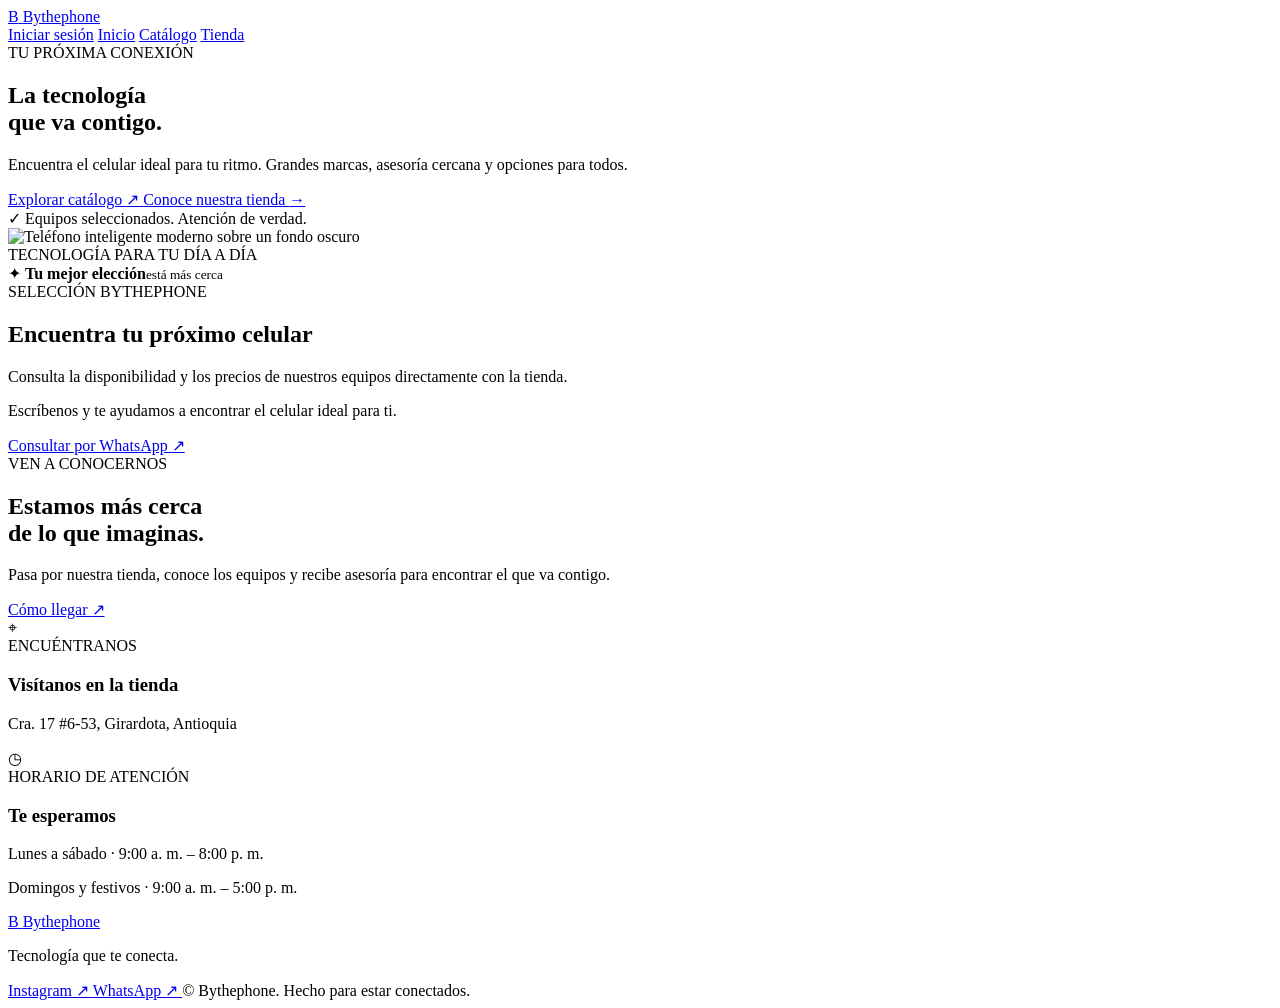
==== index.html @ 28b41b1a "sesion y catalogo" ====
<!DOCTYPE html>
<html lang="es">
  <head>
    <meta charset="UTF-8" />
    <meta name="viewport" content="width=device-width, initial-scale=1.0" />
    <meta
      name="description"
      content="Encuentra tu próximo celular en Bythephone. Tecnología, buenos precios y atención cercana."
    />
    <meta name="theme-color" content="#f5f6f8" />
    <title>Bythephone | Tecnología que te conecta</title>
    <link rel="stylesheet" href="inicio.css" />
    <link rel="preconnect" href="https://fonts.googleapis.com" />
    <link rel="preconnect" href="https://fonts.gstatic.com" crossorigin />
    <link
      href="https://fonts.googleapis.com/css2?family=DM+Sans:wght@400;500;600;700&family=Manrope:wght@400;500;600;700;800&display=swap"
      rel="stylesheet"
    />
    <link rel="stylesheet" href="inicio.css" />
  </head>
  <body>
    <header class="site-header">
      <div class="header-inner">
        <a class="brand" href="inicio.html" data-section-link aria-label="Bythephone, ir al inicio">
          <span class="brand-mark" aria-hidden="true">B</span>
          <span>Bythe<span class="brand-light">phone</span></span>
        </a>
        <nav class="main-nav" id="mainNav" aria-label="Navegación principal">
          <a href="sesion.html" id="loginNavLink">Iniciar sesión</a>
          <a href="inicio.html" data-section-link>Inicio</a>
          <a href="#catalogo" data-section-link>Catálogo</a>
          <a href="#ubicacion" data-section-link>Tienda</a>
        </nav>
      </div>
    </header>

    

    <div class="platform" id="platform">
      <main>
        <section class="hero section-wrap" id="inicio">
        <div class="hero-copy">
          <span class="eyebrow"><span class="status-dot"></span> TU PRÓXIMA CONEXIÓN</span>
          <h1>La tecnología<br />que va <span>contigo.</span></h1>
          <p>
            Encuentra el celular ideal para tu ritmo. Grandes marcas, asesoría cercana y
            opciones para todos.
          </p>
          <div class="hero-actions">
            <a class="button button-primary" href="#catalogo">
              Explorar catálogo <span aria-hidden="true">↗</span>
            </a>
            <a class="hero-link" href="#ubicacion">Conoce nuestra tienda <span aria-hidden="true">→</span></a>
          </div>
          <div class="hero-note">
            <span class="hero-note-icon" aria-hidden="true">✓</span>
            <span>Equipos seleccionados. Atención de verdad.</span>
          </div>
        </div>
        <div class="hero-visual">
          <img
            src="https://images.unsplash.com/photo-1511707171634-5f897ff02aa9?auto=format&fit=crop&w=1000&q=85"
            alt="Teléfono inteligente moderno sobre un fondo oscuro"
          />
          <div class="hero-image-shade"></div>
          <div class="hero-caption">
            <span>TECNOLOGÍA PARA TU DÍA A DÍA</span>
            <span class="caption-line"></span>
          </div>
          <div class="floating-badge">
            <span class="badge-icon" aria-hidden="true">✦</span>
            <span><strong>Tu mejor elección</strong><small>está más cerca</small></span>
          </div>
        </div>
        </section>

        <section class="catalog section-wrap" id="catalogo">
        <div class="section-heading">
          <div>
            <span class="eyebrow">SELECCIÓN BYTHEPHONE</span>
            <h2>Encuentra tu próximo celular</h2>
            <p>Consulta la disponibilidad y los precios de nuestros equipos directamente con la tienda.</p>
          </div>
        </div>
        <div class="catalog-contact">
          <p>Escríbenos y te ayudamos a encontrar el celular ideal para ti.</p>
          <a
            class="button button-primary"
            href="https://wa.me/573015379982?text=Hola%2C%20quiero%20consultar%20el%20cat%C3%A1logo%20de%20celulares."
            target="_blank"
            rel="noopener noreferrer"
          >
            Consultar por WhatsApp <span aria-hidden="true">↗</span>
          </a>
        </div>
        </section>

        <section class="store-section" id="ubicacion">
        <div class="section-wrap store-layout">
          <div class="store-copy">
            <span class="eyebrow">VEN A CONOCERNOS</span>
            <h2>Estamos más cerca<br />de lo que imaginas.</h2>
            <p>
              Pasa por nuestra tienda, conoce los equipos y recibe asesoría para encontrar
              el que va contigo.
            </p>
            <a
              class="button button-light"
              href="https://maps.google.com/?q=Cra.+17+%236-53%2C+Girardota%2C+Antioquia"
              target="_blank"
              rel="noreferrer"
            >
              Cómo llegar <span aria-hidden="true">↗</span>
            </a>
          </div>
          <div class="store-details">
            <article class="detail-card">
              <span class="detail-icon" aria-hidden="true">⌖</span>
              <div>
                <span class="detail-label">ENCUÉNTRANOS</span>
                <h3>Visítanos en la tienda</h3>
                <p>Cra. 17 #6-53, Girardota, Antioquia</p>
              </div>
            </article>
            <article class="detail-card">
              <span class="detail-icon" aria-hidden="true">◷</span>
              <div>
                <span class="detail-label">HORARIO DE ATENCIÓN</span>
                <h3>Te esperamos</h3>
                <p>Lunes a sábado · 9:00 a. m. – 8:00 p. m.</p>
                <p>Domingos y festivos · 9:00 a. m. – 5:00 p. m.</p>
              </div>
            </article>
          </div>
        </div>
        </section>
      </main>

      <footer class="site-footer">
        <div class="section-wrap footer-inner">
          <a class="brand footer-brand" href="#inicio">
            <span class="brand-mark" aria-hidden="true">B</span>
            <span>Bythe<span class="brand-light">phone</span></span>
          </a>
          <p>Tecnología que te conecta.</p>
          <a
            class="social-link"
            href="https://www.instagram.com/vmobil_tecnologia/?hl=es"
            target="_blank"
            rel="noopener noreferrer"
            aria-label="Visita Bythephone en Instagram"
          >
            Instagram <span aria-hidden="true">↗</span>
          </a>
          <a
            class="social-link"
            href="https://wa.me/573015379982"
            target="_blank"
            rel="noopener noreferrer"
            aria-label="Contacta a Bythephone por WhatsApp"
          >
            WhatsApp <span aria-hidden="true">↗</span>
          </a>
          <span>© Bythephone. Hecho para estar conectados.</span>
        </div>
      </footer>
    </div>

  </body>
</html>
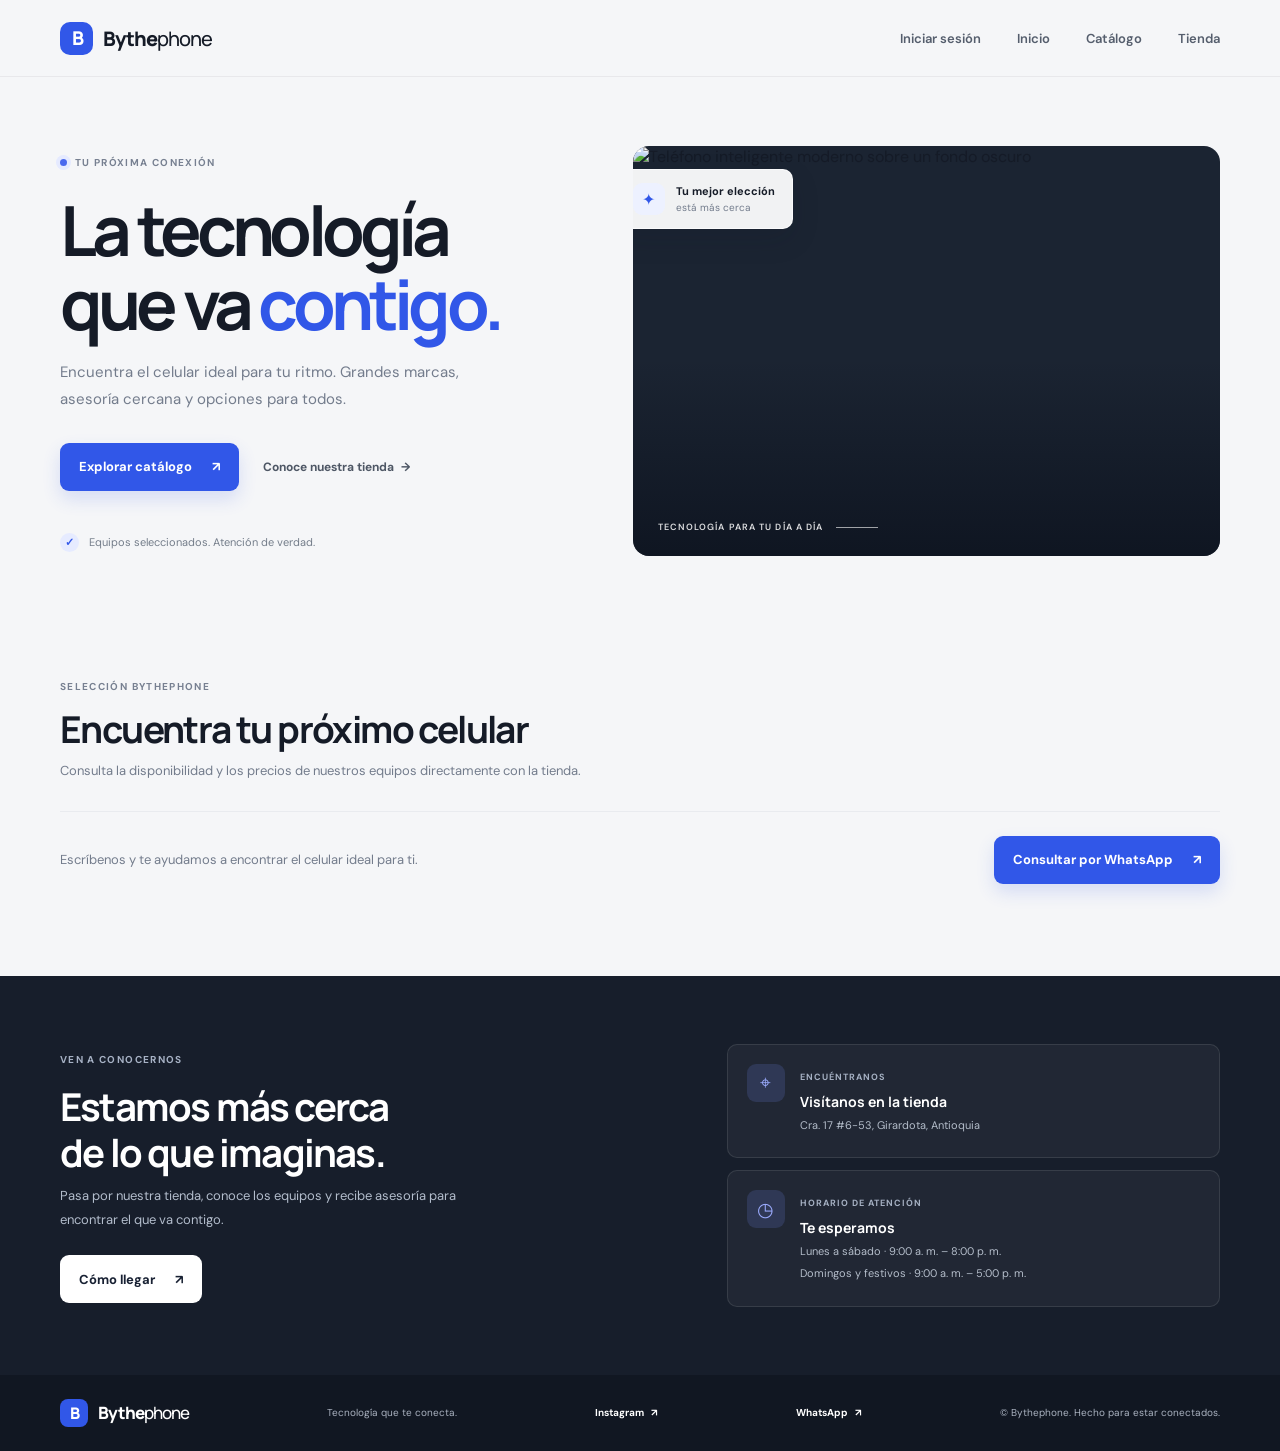
==== commit 0579afbe: "sesion y catalogoo2" ====
--- a/index.html
+++ b/index.html
@@ -9,6 +9,7 @@
     />
     <meta name="theme-color" content="#f5f6f8" />
     <title>Bythephone | Tecnología que te conecta</title>
+    <link rel="stylesheet" href="base.css" />
     <link rel="stylesheet" href="inicio.css" />
     <link rel="preconnect" href="https://fonts.googleapis.com" />
     <link rel="preconnect" href="https://fonts.gstatic.com" crossorigin />
@@ -16,7 +17,6 @@
       href="https://fonts.googleapis.com/css2?family=DM+Sans:wght@400;500;600;700&family=Manrope:wght@400;500;600;700;800&display=swap"
       rel="stylesheet"
     />
-    <link rel="stylesheet" href="inicio.css" />
   </head>
   <body>
     <header class="site-header">
--- a/base.css
+++ b/base.css
@@ -0,0 +1,206 @@
+:root {
+  color-scheme: light;
+  --ink: #151b27;
+  --muted: #737c8c;
+  --blue: #3157e8;
+  --blue-dark: #2343c4;
+  --paper: #f5f6f8;
+  --white: #fff;
+  --line: #e9ebef;
+  --font-body: "DM Sans", sans-serif;
+  --font-heading: "Manrope", sans-serif;
+}
+
+* {
+  box-sizing: border-box;
+}
+
+html {
+  scroll-behavior: smooth;
+  scroll-padding-top: 92px;
+}
+
+body {
+  margin: 0;
+  background: var(--paper);
+  color: var(--ink);
+  font-family: var(--font-body);
+  -webkit-font-smoothing: antialiased;
+}
+
+button,
+input,
+select {
+  font: inherit;
+}
+
+button,
+a {
+  -webkit-tap-highlight-color: transparent;
+}
+
+a {
+  color: inherit;
+  text-decoration: none;
+}
+
+button {
+  color: inherit;
+}
+
+.site-header {
+  position: sticky;
+  z-index: 5;
+  top: 0;
+  border-bottom: 1px solid rgba(21, 27, 39, 0.06);
+  background: rgba(245, 246, 248, 0.94);
+  backdrop-filter: blur(14px);
+}
+
+.header-inner {
+  display: flex;
+  width: min(1160px, calc(100% - 64px));
+  min-height: 76px;
+  align-items: center;
+  justify-content: space-between;
+  margin-inline: auto;
+}
+
+.brand {
+  display: inline-flex;
+  align-items: center;
+  gap: 10px;
+  font-family: var(--font-heading);
+  font-size: 20px;
+  font-weight: 800;
+  letter-spacing: -1px;
+}
+
+.brand-mark {
+  display: grid;
+  width: 33px;
+  height: 33px;
+  place-items: center;
+  border-radius: 10px;
+  background: var(--blue);
+  color: white;
+  font-size: 19px;
+  font-weight: 800;
+  letter-spacing: -2px;
+}
+
+.brand-light {
+  font-weight: 500;
+}
+
+.main-nav {
+  display: flex;
+  align-items: center;
+  gap: 36px;
+  color: #555e6d;
+  font-size: 13px;
+  font-weight: 600;
+}
+
+.main-nav > a {
+  transition: color 160ms ease;
+}
+
+.main-nav > a:hover {
+  color: var(--blue);
+}
+
+.eyebrow {
+  display: inline-flex;
+  align-items: center;
+  gap: 8px;
+  color: #778091;
+  font-size: 10px;
+  font-weight: 700;
+  letter-spacing: 1.35px;
+}
+
+h1,
+h2,
+h3,
+p {
+  margin-top: 0;
+}
+
+.button {
+  display: inline-flex;
+  min-height: 48px;
+  align-items: center;
+  justify-content: center;
+  gap: 20px;
+  padding: 0 19px;
+  border: 0;
+  border-radius: 9px;
+  cursor: pointer;
+  font-size: 13px;
+  font-weight: 700;
+  transition: background 160ms ease, transform 160ms ease, box-shadow 160ms ease;
+}
+
+.button:hover {
+  transform: translateY(-1px);
+}
+
+.button-primary {
+  background: var(--blue);
+  box-shadow: 0 8px 18px rgba(49, 87, 232, 0.16);
+  color: white;
+}
+
+.button-primary:hover {
+  background: var(--blue-dark);
+}
+
+[hidden] {
+  display: none !important;
+}
+
+@media (max-width: 700px) {
+  .header-inner {
+    width: min(100% - 36px, 520px);
+    min-height: 67px;
+    flex-wrap: wrap;
+    gap: 6px 12px;
+    padding-block: 9px;
+  }
+
+  .main-nav {
+    display: flex;
+    width: 100%;
+    flex-wrap: wrap;
+    justify-content: flex-start;
+    gap: 4px 14px;
+    font-size: 12px;
+  }
+
+  .main-nav > a {
+    padding-block: 5px;
+    white-space: nowrap;
+  }
+}
+
+@media (max-width: 390px) {
+  .header-inner {
+    width: calc(100% - 28px);
+  }
+
+  .main-nav {
+    justify-content: flex-start;
+    gap: 4px 10px;
+    font-size: 11px;
+  }
+}
+
+@media (prefers-reduced-motion: reduce) {
+  *,
+  *::before,
+  *::after {
+    scroll-behavior: auto !important;
+    transition-duration: 0.01ms !important;
+  }
+}
--- a/inicio.css
+++ b/inicio.css
@@ -0,0 +1,1065 @@
+.section-wrap {
+  width: min(1160px, calc(100% - 64px));
+  margin-inline: auto;
+}
+
+.hero-link:hover {
+  color: var(--blue);
+}
+
+.nav-cart {
+  display: inline-flex;
+  align-items: center;
+  gap: 9px;
+  padding: 10px 13px;
+  border: 1px solid #e5e7ed;
+  border-radius: 10px;
+  background: var(--white);
+  cursor: pointer;
+  font-size: 13px;
+  font-weight: 700;
+}
+
+.cart-count {
+  display: grid;
+  min-width: 20px;
+  height: 20px;
+  padding-inline: 4px;
+  place-items: center;
+  border-radius: 20px;
+  background: #edf1ff;
+  color: var(--blue);
+  font-size: 11px;
+}
+
+.menu-toggle {
+  display: none;
+}
+
+.hero {
+  display: grid;
+  min-height: 566px;
+  grid-template-columns: 0.93fr 1.07fr;
+  align-items: center;
+  gap: 62px;
+  padding-block: 48px 66px;
+}
+
+.hero-copy {
+  padding-block: 22px;
+}
+
+.status-dot {
+  width: 7px;
+  height: 7px;
+  border-radius: 50%;
+  background: #4a69ee;
+  box-shadow: 0 0 0 4px #e5eaff;
+}
+
+.hero h1 {
+  margin: 22px 0 18px;
+  font-family: var(--font-heading);
+  font-size: clamp(48px, 5.4vw, 70px);
+  font-weight: 700;
+  letter-spacing: -4.8px;
+  line-height: 1.07;
+}
+
+.hero h1 span {
+  color: var(--blue);
+}
+
+.hero-copy > p,
+.section-heading p,
+.store-copy > p {
+  max-width: 420px;
+  margin-bottom: 0;
+  color: var(--muted);
+  font-size: 15px;
+  line-height: 1.8;
+}
+
+.hero-actions {
+  display: flex;
+  align-items: center;
+  gap: 24px;
+  margin-top: 30px;
+}
+
+.hero-link {
+  color: #4e5765;
+  font-size: 12px;
+  font-weight: 700;
+  transition: color 160ms ease;
+}
+
+.hero-link span {
+  margin-left: 4px;
+}
+
+.hero-note {
+  display: flex;
+  align-items: center;
+  gap: 10px;
+  margin-top: 42px;
+  color: #747d8a;
+  font-size: 11px;
+}
+
+.hero-note-icon {
+  display: grid;
+  width: 19px;
+  height: 19px;
+  place-items: center;
+  border-radius: 50%;
+  background: #e6ebff;
+  color: var(--blue);
+  font-size: 11px;
+  font-weight: 700;
+}
+
+.hero-visual {
+  position: relative;
+  height: 410px;
+  overflow: hidden;
+  border-radius: 16px;
+  background: #1b2432;
+}
+
+.hero-visual > img {
+  width: 100%;
+  height: 100%;
+  object-fit: cover;
+  object-position: 50% 47%;
+}
+
+.hero-image-shade {
+  position: absolute;
+  inset: 0;
+  background: linear-gradient(180deg, transparent 52%, rgba(8, 13, 24, 0.63));
+}
+
+.hero-caption {
+  position: absolute;
+  right: 25px;
+  bottom: 23px;
+  left: 25px;
+  display: flex;
+  align-items: center;
+  gap: 13px;
+  color: rgba(255, 255, 255, 0.85);
+  font-size: 9px;
+  font-weight: 600;
+  letter-spacing: 1.1px;
+}
+
+.caption-line {
+  width: 42px;
+  height: 1px;
+  background: rgba(255, 255, 255, 0.6);
+}
+
+.floating-badge {
+  position: absolute;
+  top: 23px;
+  left: -18px;
+  display: flex;
+  align-items: center;
+  gap: 11px;
+  padding: 13px 17px;
+  border: 1px solid rgba(255, 255, 255, 0.7);
+  border-radius: 10px;
+  background: rgba(255, 255, 255, 0.94);
+  box-shadow: 0 10px 28px rgba(16, 23, 39, 0.13);
+}
+
+.badge-icon {
+  display: grid;
+  width: 32px;
+  height: 32px;
+  place-items: center;
+  border-radius: 9px;
+  background: #edf1ff;
+  color: var(--blue);
+}
+
+.floating-badge strong,
+.floating-badge small {
+  display: block;
+}
+
+.floating-badge strong {
+  font-size: 11px;
+}
+
+.floating-badge small {
+  margin-top: 3px;
+  color: var(--muted);
+  font-size: 10px;
+}
+
+.catalog {
+  padding-block: 31px 92px;
+}
+
+.catalog-contact {
+  display: flex;
+  align-items: center;
+  justify-content: space-between;
+  gap: 20px;
+  padding-top: 24px;
+  border-top: 1px solid var(--line);
+}
+
+.catalog-contact p {
+  margin: 0;
+  color: var(--muted);
+  font-size: 13px;
+}
+
+.section-heading {
+  display: flex;
+  align-items: flex-end;
+  justify-content: space-between;
+  gap: 24px;
+  margin-bottom: 28px;
+}
+
+.section-heading h2,
+.store-copy h2 {
+  margin: 12px 0 8px;
+  font-family: var(--font-heading);
+  font-size: clamp(27px, 3vw, 37px);
+  font-weight: 700;
+  letter-spacing: -1.6px;
+  line-height: 1.2;
+}
+
+.section-heading p {
+  max-width: 570px;
+  font-size: 13px;
+}
+
+.catalog-total {
+  padding: 8px 11px;
+  border: 1px solid #e4e7ed;
+  border-radius: 6px;
+  color: #777f8d;
+  font-size: 9px;
+  font-weight: 700;
+  letter-spacing: 0.7px;
+  white-space: nowrap;
+}
+
+.brand-filters {
+  display: flex;
+  flex-wrap: wrap;
+  gap: 9px;
+  margin-bottom: 20px;
+}
+
+.brand-filter {
+  min-height: 36px;
+  padding: 8px 14px;
+  border: 1px solid #e4e7ed;
+  border-radius: 20px;
+  background: white;
+  color: #555e6d;
+  cursor: pointer;
+  font-size: 12px;
+  font-weight: 600;
+  transition: border-color 160ms ease, background 160ms ease, color 160ms ease;
+}
+
+.brand-filter:hover {
+  border-color: var(--blue);
+  color: var(--blue);
+}
+
+.brand-filter.is-active {
+  border-color: var(--blue);
+  background: var(--blue);
+  color: white;
+}
+
+.brand-filter:focus-visible {
+  outline: 2px solid var(--blue);
+  outline-offset: 3px;
+}
+
+.product-grid {
+  display: grid;
+  grid-template-columns: repeat(4, minmax(0, 1fr));
+  gap: 18px;
+}
+
+.catalog-empty {
+  grid-column: 1 / -1;
+  margin: 0;
+  padding: 34px 20px;
+  border: 1px dashed #d9dde5;
+  border-radius: 10px;
+  color: var(--muted);
+  font-size: 14px;
+  text-align: center;
+}
+
+.product-card {
+  overflow: hidden;
+  border: 1px solid #ebedf1;
+  border-radius: 12px;
+  background: white;
+  box-shadow: 0 4px 16px rgba(28, 38, 63, 0.035);
+  transition: transform 180ms ease, box-shadow 180ms ease;
+}
+
+.product-card:hover {
+  transform: translateY(-3px);
+  box-shadow: 0 14px 28px rgba(28, 38, 63, 0.08);
+}
+
+.product-image-wrap {
+  position: relative;
+  height: 220px;
+  overflow: hidden;
+  background: linear-gradient(145deg, #f8f9fc, #eef1f7);
+}
+
+.product-image-wrap img {
+  width: 100%;
+  height: 100%;
+  padding: 10px;
+  object-fit: contain;
+  transition: transform 240ms ease;
+}
+
+.product-card:hover .product-image-wrap img {
+  transform: scale(1.02);
+}
+
+.stock-label {
+  position: absolute;
+  top: 11px;
+  left: 11px;
+  padding: 6px 8px;
+  border: 1px solid rgba(255, 255, 255, 0.7);
+  border-radius: 5px;
+  background: rgba(255, 255, 255, 0.9);
+  color: #566072;
+  font-size: 9px;
+  font-weight: 700;
+}
+
+.product-content {
+  padding: 16px 15px 15px;
+}
+
+.product-brand {
+  color: #7d8693;
+  font-size: 9px;
+  font-weight: 700;
+  letter-spacing: 1px;
+  text-transform: uppercase;
+}
+
+.product-content h3 {
+  min-height: 22px;
+  margin: 6px 0 11px;
+  font-family: var(--font-heading);
+  font-size: 15px;
+  font-weight: 700;
+  letter-spacing: -0.4px;
+}
+
+.product-price {
+  margin: 0 0 12px;
+  color: var(--blue);
+  font-family: var(--font-heading);
+  font-size: 17px;
+  font-weight: 800;
+  letter-spacing: -0.5px;
+}
+
+.product-description {
+  min-height: 3em;
+  margin: 0;
+  color: var(--muted);
+  font-size: 11px;
+  line-height: 1.5;
+}
+
+.product-specs {
+  display: grid;
+  grid-template-columns: 1fr 1fr;
+  gap: 9px 7px;
+  margin-top: 11px;
+  padding: 11px 0 14px;
+  border-top: 1px solid #f0f1f3;
+}
+
+.spec {
+  color: #737c8a;
+  font-size: 10px;
+}
+
+.spec strong {
+  display: block;
+  margin-bottom: 3px;
+  color: #333c4a;
+  font-size: 10px;
+  font-weight: 700;
+}
+
+.add-to-cart {
+  width: 100%;
+  min-height: 39px;
+  border: 1px solid #dce3ff;
+  border-radius: 7px;
+  background: #f3f5ff;
+  color: var(--blue);
+  cursor: pointer;
+  font-size: 11px;
+  font-weight: 700;
+  transition: background 160ms ease, color 160ms ease;
+}
+
+.add-to-cart:hover:not(:disabled) {
+  background: var(--blue);
+  color: white;
+}
+
+.add-to-cart:disabled {
+  border-color: #e7e8eb;
+  background: #f5f5f6;
+  color: #9da2ac;
+  cursor: not-allowed;
+}
+
+.store-section {
+  padding-block: 68px;
+  background: #171e2b;
+  color: white;
+}
+
+.store-layout {
+  display: grid;
+  grid-template-columns: 1fr 0.84fr;
+  align-items: center;
+  gap: 80px;
+}
+
+.store-copy .eyebrow {
+  color: #a7b2c5;
+}
+
+.store-copy h2 {
+  margin-top: 16px;
+  font-size: clamp(30px, 3vw, 40px);
+  letter-spacing: -1.8px;
+}
+
+.store-copy > p {
+  max-width: 430px;
+  color: #b3bdcc;
+  font-size: 13px;
+}
+
+.button-light {
+  margin-top: 24px;
+  background: white;
+  color: #182133;
+}
+
+.button-light:hover {
+  background: #e9edfa;
+}
+
+.store-details {
+  display: grid;
+  gap: 12px;
+}
+
+.detail-card {
+  display: flex;
+  gap: 15px;
+  padding: 19px;
+  border: 1px solid rgba(255, 255, 255, 0.1);
+  border-radius: 10px;
+  background: rgba(255, 255, 255, 0.045);
+}
+
+.detail-icon {
+  display: grid;
+  width: 38px;
+  height: 38px;
+  flex: 0 0 38px;
+  place-items: center;
+  border-radius: 9px;
+  background: rgba(118, 145, 255, 0.16);
+  color: #9cacff;
+  font-size: 19px;
+}
+
+.detail-label {
+  color: #a5b0c2;
+  font-size: 9px;
+  font-weight: 700;
+  letter-spacing: 1px;
+}
+
+.detail-card h3 {
+  margin: 7px 0 6px;
+  font-family: var(--font-heading);
+  font-size: 14px;
+}
+
+.detail-card p {
+  margin-bottom: 4px;
+  color: #b4bdca;
+  font-size: 11px;
+  line-height: 1.6;
+}
+
+.site-footer {
+  background: #111722;
+  color: #aab2c0;
+}
+
+.footer-inner {
+  display: flex;
+  min-height: 76px;
+  align-items: center;
+  justify-content: space-between;
+  gap: 15px;
+  font-size: 10px;
+}
+
+.footer-brand {
+  color: white;
+  font-size: 17px;
+}
+
+.footer-brand .brand-mark {
+  width: 28px;
+  height: 28px;
+  border-radius: 8px;
+  font-size: 16px;
+}
+
+.footer-inner p {
+  margin: 0;
+}
+
+.social-link {
+  display: inline-flex;
+  align-items: center;
+  gap: 7px;
+  color: #fff;
+  font-weight: 700;
+  transition: color 160ms ease;
+}
+
+.social-icon {
+  display: block;
+  width: 19px;
+  height: 19px;
+  object-fit: contain;
+}
+
+.social-link:hover,
+.social-link:focus-visible {
+  color: #aabaff;
+}
+
+.drawer-backdrop {
+  position: fixed;
+  z-index: 9;
+  inset: 0;
+  background: rgba(12, 18, 30, 0.42);
+  opacity: 0;
+  transition: opacity 200ms ease;
+}
+
+.drawer-backdrop.is-visible {
+  opacity: 1;
+}
+
+.cart-drawer {
+  position: fixed;
+  z-index: 10;
+  top: 0;
+  right: 0;
+  display: flex;
+  width: min(420px, 100%);
+  height: 100dvh;
+  flex-direction: column;
+  padding: 25px;
+  background: white;
+  box-shadow: -12px 0 38px rgba(16, 24, 40, 0.12);
+  transform: translateX(102%);
+  transition: transform 220ms ease;
+}
+
+.cart-drawer.is-open {
+  transform: translateX(0);
+}
+
+.drawer-header,
+.dialog-header {
+  display: flex;
+  align-items: flex-start;
+  justify-content: space-between;
+  gap: 20px;
+}
+
+.drawer-header h2,
+.dialog-header h2 {
+  margin: 5px 0 0;
+  font-family: var(--font-heading);
+  font-size: 24px;
+  letter-spacing: -0.8px;
+}
+
+#drawerCartCount {
+  color: #8b93a0;
+  font-size: 15px;
+  font-weight: 500;
+}
+
+.icon-button {
+  display: grid;
+  width: 36px;
+  height: 36px;
+  flex: 0 0 36px;
+  place-items: center;
+  border: 1px solid #eceef1;
+  border-radius: 50%;
+  background: white;
+  cursor: pointer;
+  color: #535d6c;
+  font-size: 23px;
+  line-height: 1;
+}
+
+.cart-items {
+  flex: 1;
+  overflow-y: auto;
+  padding-block: 18px;
+}
+
+.cart-item {
+  display: grid;
+  grid-template-columns: 70px 1fr auto;
+  gap: 12px;
+  padding-block: 14px;
+  border-bottom: 1px solid #eff0f2;
+}
+
+.cart-item img {
+  width: 70px;
+  height: 76px;
+  border-radius: 7px;
+  background: #f1f2f4;
+  object-fit: cover;
+}
+
+.cart-item h3 {
+  margin: 3px 0 5px;
+  font-size: 12px;
+}
+
+.cart-item p {
+  margin-bottom: 9px;
+  color: var(--blue);
+  font-size: 12px;
+  font-weight: 700;
+}
+
+.quantity-controls {
+  display: inline-flex;
+  align-items: center;
+  gap: 9px;
+}
+
+.quantity-controls button {
+  display: grid;
+  width: 23px;
+  height: 23px;
+  place-items: center;
+  border: 1px solid #e5e8ed;
+  border-radius: 5px;
+  background: white;
+  cursor: pointer;
+  font-size: 13px;
+}
+
+.quantity-controls span {
+  min-width: 10px;
+  text-align: center;
+  font-size: 11px;
+  font-weight: 700;
+}
+
+.remove-item {
+  align-self: start;
+  border: 0;
+  background: none;
+  color: #9ca3af;
+  cursor: pointer;
+  font-size: 17px;
+}
+
+.cart-empty {
+  display: flex;
+  flex: 1;
+  flex-direction: column;
+  align-items: center;
+  justify-content: center;
+  text-align: center;
+}
+
+.empty-icon {
+  display: grid;
+  width: 58px;
+  height: 58px;
+  place-items: center;
+  border-radius: 50%;
+  background: #f0f3ff;
+  color: var(--blue);
+  font-size: 30px;
+}
+
+.cart-empty h3 {
+  margin: 16px 0 7px;
+  font-family: var(--font-heading);
+  font-size: 17px;
+}
+
+.cart-empty p {
+  max-width: 235px;
+  margin-bottom: 16px;
+  color: var(--muted);
+  font-size: 12px;
+  line-height: 1.6;
+}
+
+.text-button {
+  padding: 6px;
+  border: 0;
+  background: none;
+  color: var(--blue);
+  cursor: pointer;
+  font-size: 12px;
+  font-weight: 700;
+}
+
+.cart-footer {
+  padding-top: 18px;
+  border-top: 1px solid #eceef1;
+}
+
+.subtotal-row,
+.summary-row {
+  display: flex;
+  align-items: center;
+  justify-content: space-between;
+  gap: 15px;
+}
+
+.subtotal-row {
+  font-size: 13px;
+}
+
+.subtotal-row strong,
+.summary-row strong {
+  font-family: var(--font-heading);
+  font-size: 15px;
+}
+
+.cart-hint,
+.secure-note {
+  margin: 9px 0 16px;
+  color: #828a97;
+  font-size: 10px;
+  line-height: 1.6;
+}
+
+.checkout-button,
+.submit-order {
+  width: 100%;
+  justify-content: space-between;
+}
+
+.checkout-dialog {
+  width: min(490px, calc(100% - 32px));
+  max-height: min(92dvh, 750px);
+  padding: 25px;
+  overflow-y: auto;
+  border: 0;
+  border-radius: 14px;
+  background: white;
+  box-shadow: 0 24px 70px rgba(10, 17, 32, 0.22);
+}
+
+.checkout-dialog::backdrop {
+  background: rgba(12, 18, 30, 0.55);
+  backdrop-filter: blur(3px);
+}
+
+.checkout-dialog .dialog-header {
+  margin-bottom: 21px;
+}
+
+.checkout-dialog .dialog-header h2 {
+  font-size: 23px;
+}
+
+.form-fields {
+  display: grid;
+  gap: 13px;
+}
+
+.form-fields label {
+  display: grid;
+  gap: 7px;
+  color: #424b59;
+  font-size: 11px;
+  font-weight: 700;
+}
+
+.form-fields input,
+.form-fields select {
+  width: 100%;
+  min-height: 43px;
+  padding: 0 12px;
+  border: 1px solid #e2e5eb;
+  border-radius: 7px;
+  outline: none;
+  background: white;
+  color: var(--ink);
+  font-size: 12px;
+  font-weight: 400;
+}
+
+.form-fields input:focus,
+.form-fields select:focus {
+  border-color: #879bff;
+  box-shadow: 0 0 0 3px #edf0ff;
+}
+
+.form-fields input::placeholder {
+  color: #a6acb6;
+}
+
+.order-summary {
+  display: grid;
+  gap: 11px;
+  margin-block: 20px;
+  padding: 15px;
+  border-radius: 8px;
+  background: #f6f7f9;
+}
+
+.summary-row {
+  font-size: 11px;
+}
+
+.summary-row strong {
+  font-size: 12px;
+}
+
+.fee-row {
+  color: #a05a13;
+}
+
+.total-row {
+  padding-top: 11px;
+  border-top: 1px solid #e5e7eb;
+  font-size: 13px;
+  font-weight: 700;
+}
+
+.total-row strong {
+  color: var(--blue);
+  font-size: 16px;
+}
+
+.fee-notice {
+  margin: 0;
+  color: #8b631f;
+  font-size: 10px;
+  line-height: 1.5;
+}
+
+.submit-order {
+  min-height: 46px;
+}
+
+.secure-note {
+  margin: 11px 0 0;
+  text-align: center;
+}
+
+@media (max-width: 980px) {
+  .hero {
+    gap: 34px;
+  }
+
+  .hero-visual {
+    height: 365px;
+  }
+
+  .product-grid {
+    grid-template-columns: repeat(2, minmax(0, 1fr));
+    gap: 16px;
+  }
+
+  .product-image-wrap {
+    height: 220px;
+  }
+
+  .store-layout {
+    gap: 42px;
+  }
+}
+
+@media (max-width: 700px) {
+  .section-wrap {
+    width: min(100% - 36px, 520px);
+  }
+
+  .hero {
+    min-height: auto;
+    grid-template-columns: 1fr;
+    gap: 28px;
+    padding-block: 50px 55px;
+  }
+
+  .hero-copy {
+    padding: 0;
+  }
+
+  .hero h1 {
+    margin-top: 18px;
+    font-size: clamp(46px, 12vw, 62px);
+    letter-spacing: -3.7px;
+  }
+
+  .hero-copy > p {
+    max-width: 460px;
+    font-size: 14px;
+  }
+
+  .hero-actions {
+    flex-wrap: wrap;
+    gap: 17px;
+  }
+
+  .hero-note {
+    margin-top: 25px;
+  }
+
+  .hero-visual {
+    height: clamp(255px, 68vw, 350px);
+  }
+
+  .floating-badge {
+    top: 15px;
+    left: 13px;
+  }
+
+  .catalog {
+    padding-block: 13px 63px;
+  }
+
+  .section-heading {
+    align-items: flex-start;
+  }
+
+  .catalog-contact {
+    align-items: flex-start;
+    flex-direction: column;
+  }
+
+  .section-heading h2 {
+    max-width: 380px;
+  }
+
+  .catalog-total {
+    margin-top: 26px;
+  }
+
+  .product-image-wrap {
+    height: clamp(145px, 42vw, 210px);
+  }
+
+  .product-content {
+    padding: 13px 12px 12px;
+  }
+
+  .product-content h3 {
+    min-height: 35px;
+    font-size: 13px;
+  }
+
+  .product-price {
+    font-size: 15px;
+  }
+
+  .store-section {
+    padding-block: 53px;
+  }
+
+  .store-layout {
+    grid-template-columns: 1fr;
+    gap: 34px;
+  }
+
+  .footer-inner {
+    min-height: 90px;
+    flex-wrap: wrap;
+    justify-content: space-between;
+    padding-block: 15px;
+  }
+
+  .footer-inner > p {
+    display: none;
+  }
+}
+
+@media (max-width: 390px) {
+  .section-wrap {
+    width: calc(100% - 28px);
+  }
+
+  .product-grid {
+    gap: 10px;
+  }
+
+  .product-content {
+    padding-inline: 10px;
+  }
+
+  .product-content h3 {
+    font-size: 12px;
+  }
+
+  .spec {
+    font-size: 9px;
+  }
+
+  .hero-actions {
+    align-items: flex-start;
+    flex-direction: column;
+  }
+
+  .section-heading {
+    gap: 8px;
+  }
+
+  .catalog-total {
+    padding: 7px;
+    font-size: 8px;
+  }
+}
